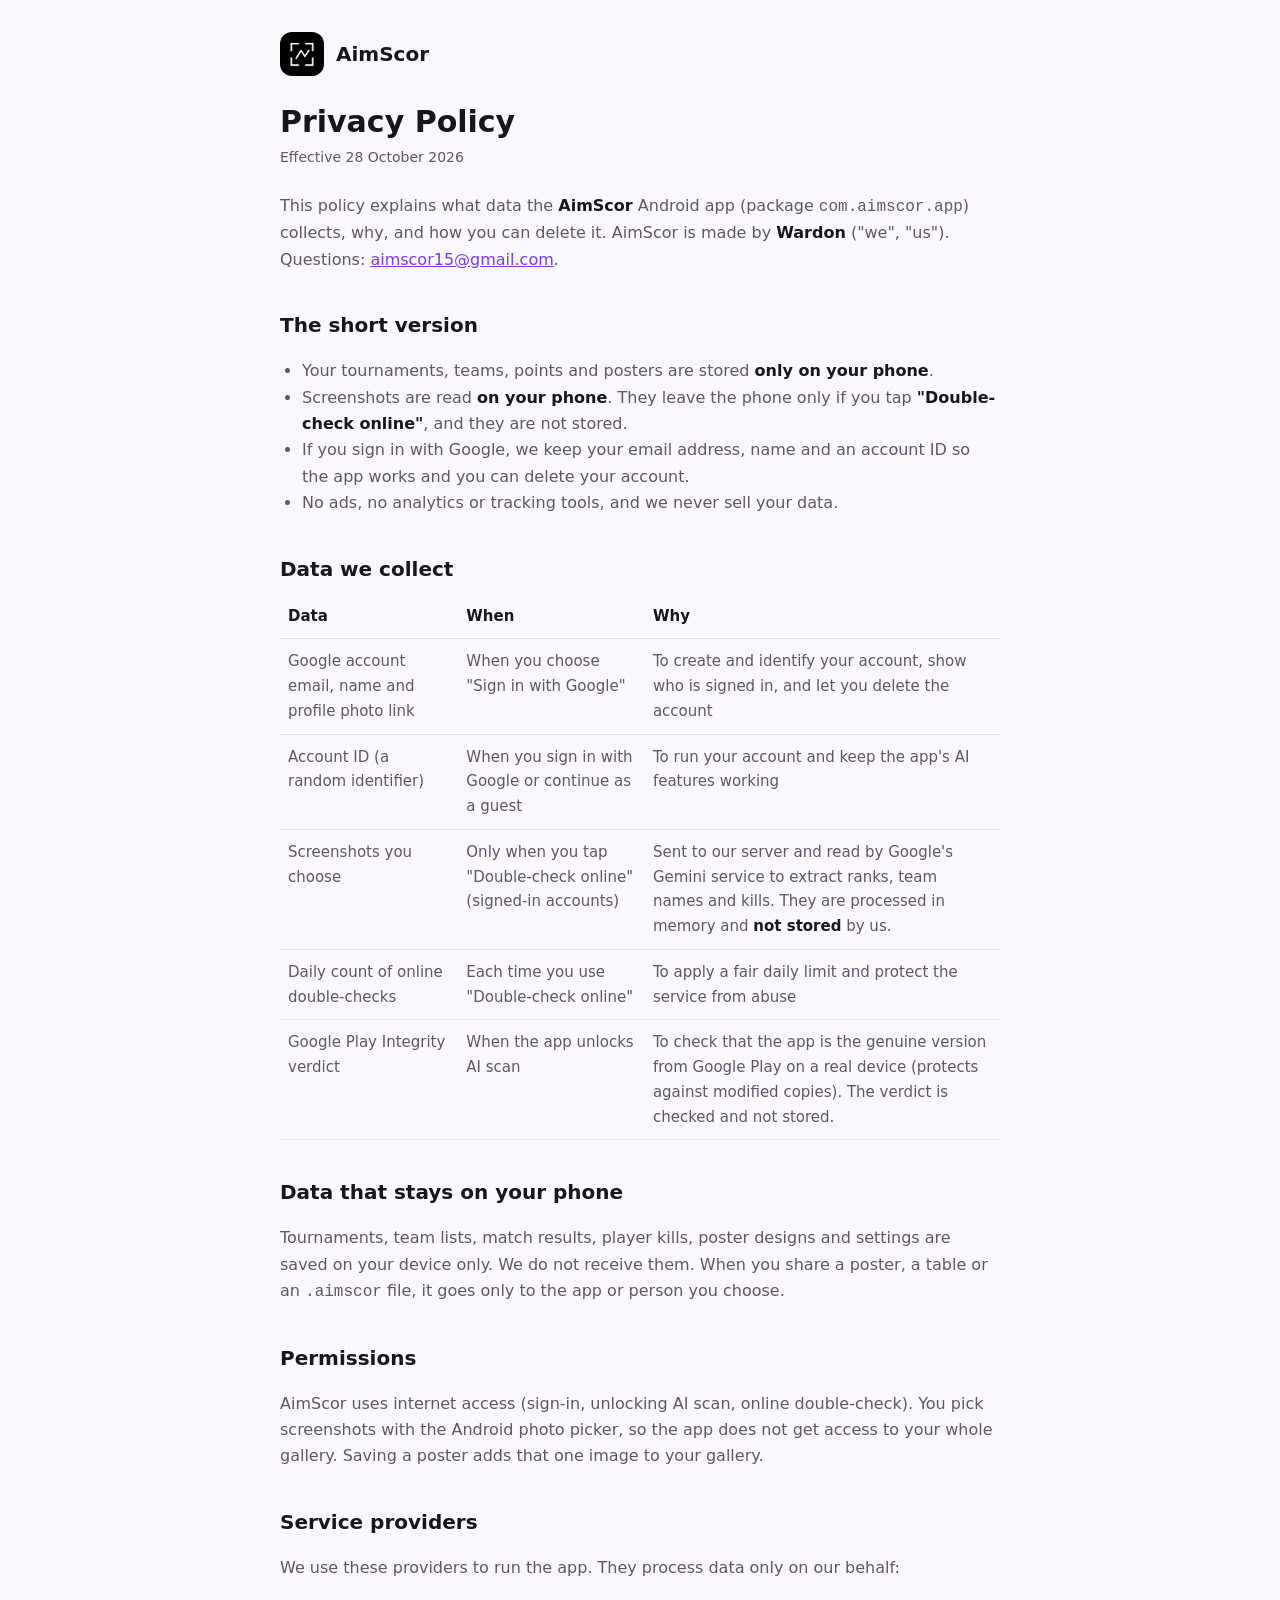
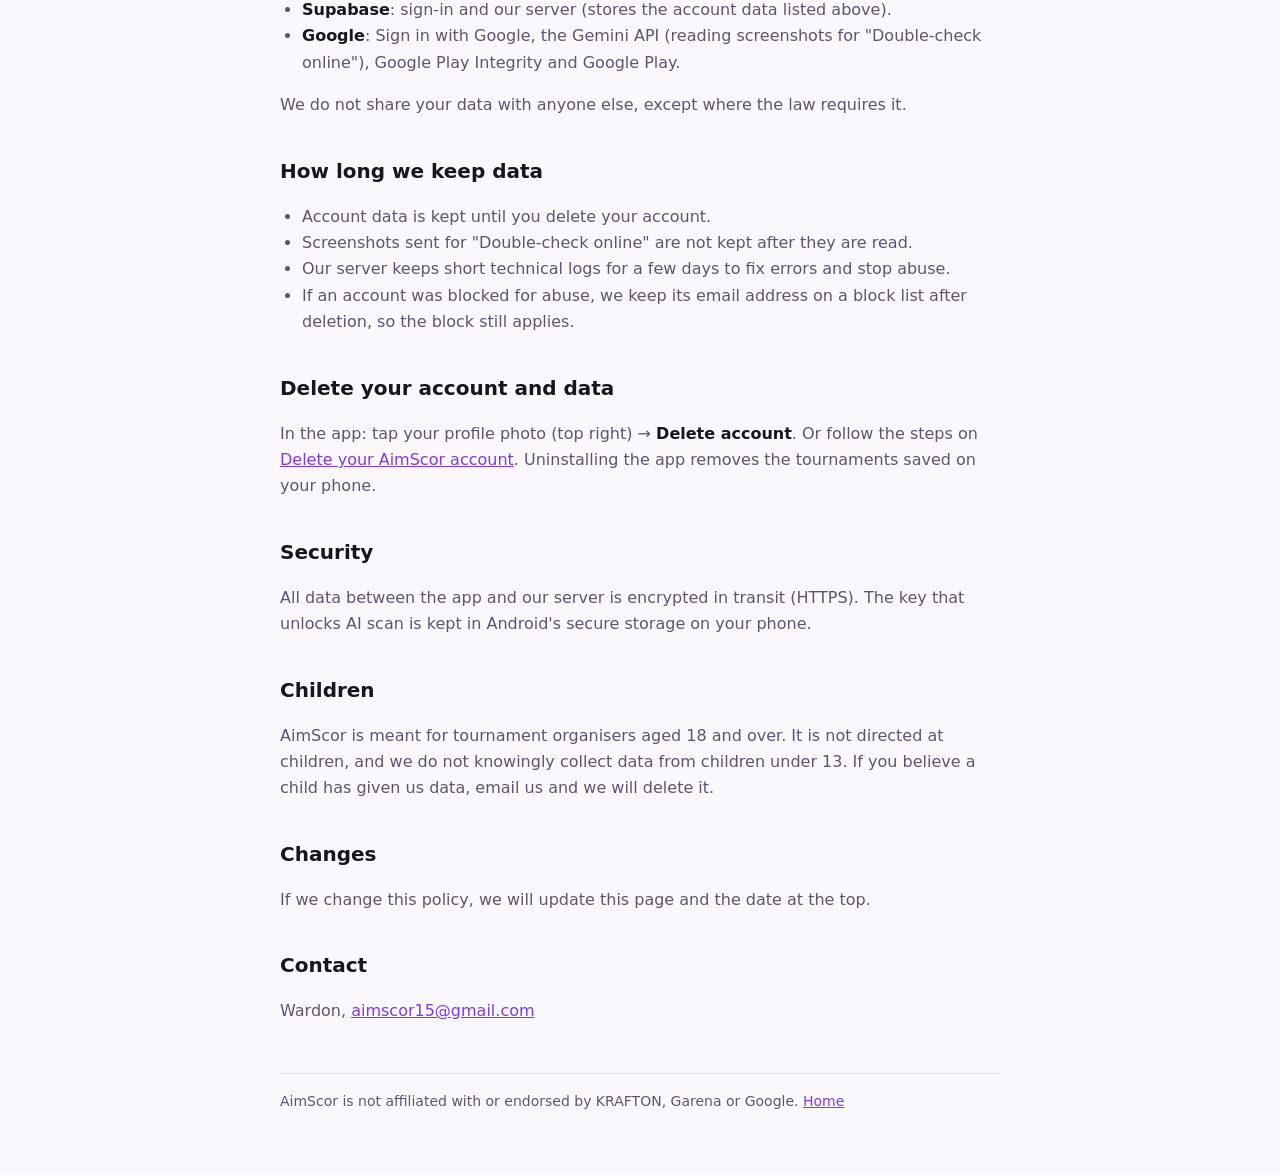
==== privacy.html @ cb93f1a9 "Privacy policy, account deletion and home pages Co-Authored-By: Claude Opus 5.5 <noreply@anthropic.c" ====
<!doctype html>
<html lang="en"><head><meta charset="utf-8"><meta name="viewport" content="width=device-width,initial-scale=1">
<title>AimScor Privacy Policy</title><meta name="description" content="How the AimScor app collects, uses and deletes your data.">
<link rel="icon" href="icon.png"><link rel="stylesheet" href="style.css"></head>
<body><main>
<header><img src="icon.png" alt=""><a href="./">AimScor</a></header>
<h1>Privacy Policy</h1>
<p class="meta">Effective 28 October 2026</p>

<p>This policy explains what data the <strong>AimScor</strong> Android app (package <code>com.aimscor.app</code>) collects, why, and how you can delete it. AimScor is made by <strong>Wardon</strong> ("we", "us"). Questions: <a href="mailto:aimscor15@gmail.com">aimscor15@gmail.com</a>.</p>

<h2>The short version</h2>
<ul>
<li>Your tournaments, teams, points and posters are stored <strong>only on your phone</strong>.</li>
<li>Screenshots are read <strong>on your phone</strong>. They leave the phone only if you tap <strong>"Double-check online"</strong>, and they are not stored.</li>
<li>If you sign in with Google, we keep your email address, name and an account ID so the app works and you can delete your account.</li>
<li>No ads, no analytics or tracking tools, and we never sell your data.</li>
</ul>

<h2>Data we collect</h2>
<table>
<tr><th>Data</th><th>When</th><th>Why</th></tr>
<tr><td>Google account email, name and profile photo link</td><td>When you choose "Sign in with Google"</td><td>To create and identify your account, show who is signed in, and let you delete the account</td></tr>
<tr><td>Account ID (a random identifier)</td><td>When you sign in with Google or continue as a guest</td><td>To run your account and keep the app's AI features working</td></tr>
<tr><td>Screenshots you choose</td><td>Only when you tap "Double-check online" (signed-in accounts)</td><td>Sent to our server and read by Google's Gemini service to extract ranks, team names and kills. They are processed in memory and <strong>not stored</strong> by us.</td></tr>
<tr><td>Daily count of online double-checks</td><td>Each time you use "Double-check online"</td><td>To apply a fair daily limit and protect the service from abuse</td></tr>
<tr><td>Google Play Integrity verdict</td><td>When the app unlocks AI scan</td><td>To check that the app is the genuine version from Google Play on a real device (protects against modified copies). The verdict is checked and not stored.</td></tr>
</table>

<h2>Data that stays on your phone</h2>
<p>Tournaments, team lists, match results, player kills, poster designs and settings are saved on your device only. We do not receive them. When you share a poster, a table or an <code>.aimscor</code> file, it goes only to the app or person you choose.</p>

<h2>Permissions</h2>
<p>AimScor uses internet access (sign-in, unlocking AI scan, online double-check). You pick screenshots with the Android photo picker, so the app does not get access to your whole gallery. Saving a poster adds that one image to your gallery.</p>

<h2>Service providers</h2>
<p>We use these providers to run the app. They process data only on our behalf:</p>
<ul>
<li><strong>Supabase</strong>: sign-in and our server (stores the account data listed above).</li>
<li><strong>Google</strong>: Sign in with Google, the Gemini API (reading screenshots for "Double-check online"), Google Play Integrity and Google Play.</li>
</ul>
<p>We do not share your data with anyone else, except where the law requires it.</p>

<h2>How long we keep data</h2>
<ul>
<li>Account data is kept until you delete your account.</li>
<li>Screenshots sent for "Double-check online" are not kept after they are read.</li>
<li>Our server keeps short technical logs for a few days to fix errors and stop abuse.</li>
<li>If an account was blocked for abuse, we keep its email address on a block list after deletion, so the block still applies.</li>
</ul>

<h2>Delete your account and data</h2>
<p>In the app: tap your profile photo (top right) → <strong>Delete account</strong>. Or follow the steps on <a href="delete-account.html">Delete your AimScor account</a>. Uninstalling the app removes the tournaments saved on your phone.</p>

<h2>Security</h2>
<p>All data between the app and our server is encrypted in transit (HTTPS). The key that unlocks AI scan is kept in Android's secure storage on your phone.</p>

<h2>Children</h2>
<p>AimScor is meant for tournament organisers aged 18 and over. It is not directed at children, and we do not knowingly collect data from children under 13. If you believe a child has given us data, email us and we will delete it.</p>

<h2>Changes</h2>
<p>If we change this policy, we will update this page and the date at the top.</p>

<h2>Contact</h2>
<p>Wardon, <a href="mailto:aimscor15@gmail.com">aimscor15@gmail.com</a></p>

<footer>AimScor is not affiliated with or endorsed by KRAFTON, Garena or Google. <a href="./">Home</a></footer>
</main></body></html>
---- style.css ----
:root{--bg:#0b0a10;--card:#15131c;--text:#f4f1fa;--muted:#aaa3bb;--line:#2a2633;--accent:#b57bff;--btn:#a855f7}
@media (prefers-color-scheme:light){:root{--bg:#faf8fd;--card:#fff;--text:#18151f;--muted:#5d566b;--line:#e6e1ee;--accent:#7c3aed;--btn:#7c3aed}}
*{box-sizing:border-box}
body{margin:0;background:var(--bg);color:var(--text);font:16px/1.65 system-ui,-apple-system,"Segoe UI",Roboto,sans-serif}
main{max-width:760px;margin:0 auto;padding:32px 20px 64px}
header{display:flex;align-items:center;gap:12px;margin-bottom:28px}
header img{width:44px;height:44px;border-radius:12px}
header a{color:var(--text);text-decoration:none;font-weight:700;font-size:20px}
h1{font-size:30px;line-height:1.2;margin:0 0 6px}
h2{font-size:20px;margin:36px 0 8px}
p,li{color:var(--muted)}
strong{color:var(--text)}
a{color:var(--accent)}
ul,ol{padding-left:22px}
.meta{font-size:14px;margin:0 0 24px}
.card{background:var(--card);border:1px solid var(--line);border-radius:16px;padding:18px 20px;margin:16px 0}
.btn{display:inline-block;background:var(--btn);color:#fff;text-decoration:none;font-weight:600;padding:12px 20px;border-radius:12px;margin-top:6px}
table{width:100%;border-collapse:collapse;font-size:15px}
th,td{text-align:left;vertical-align:top;padding:10px 8px;border-bottom:1px solid var(--line);color:var(--muted)}
th{color:var(--text)}
footer{margin-top:48px;font-size:14px;color:var(--muted);border-top:1px solid var(--line);padding-top:16px}
nav a{margin-right:16px}
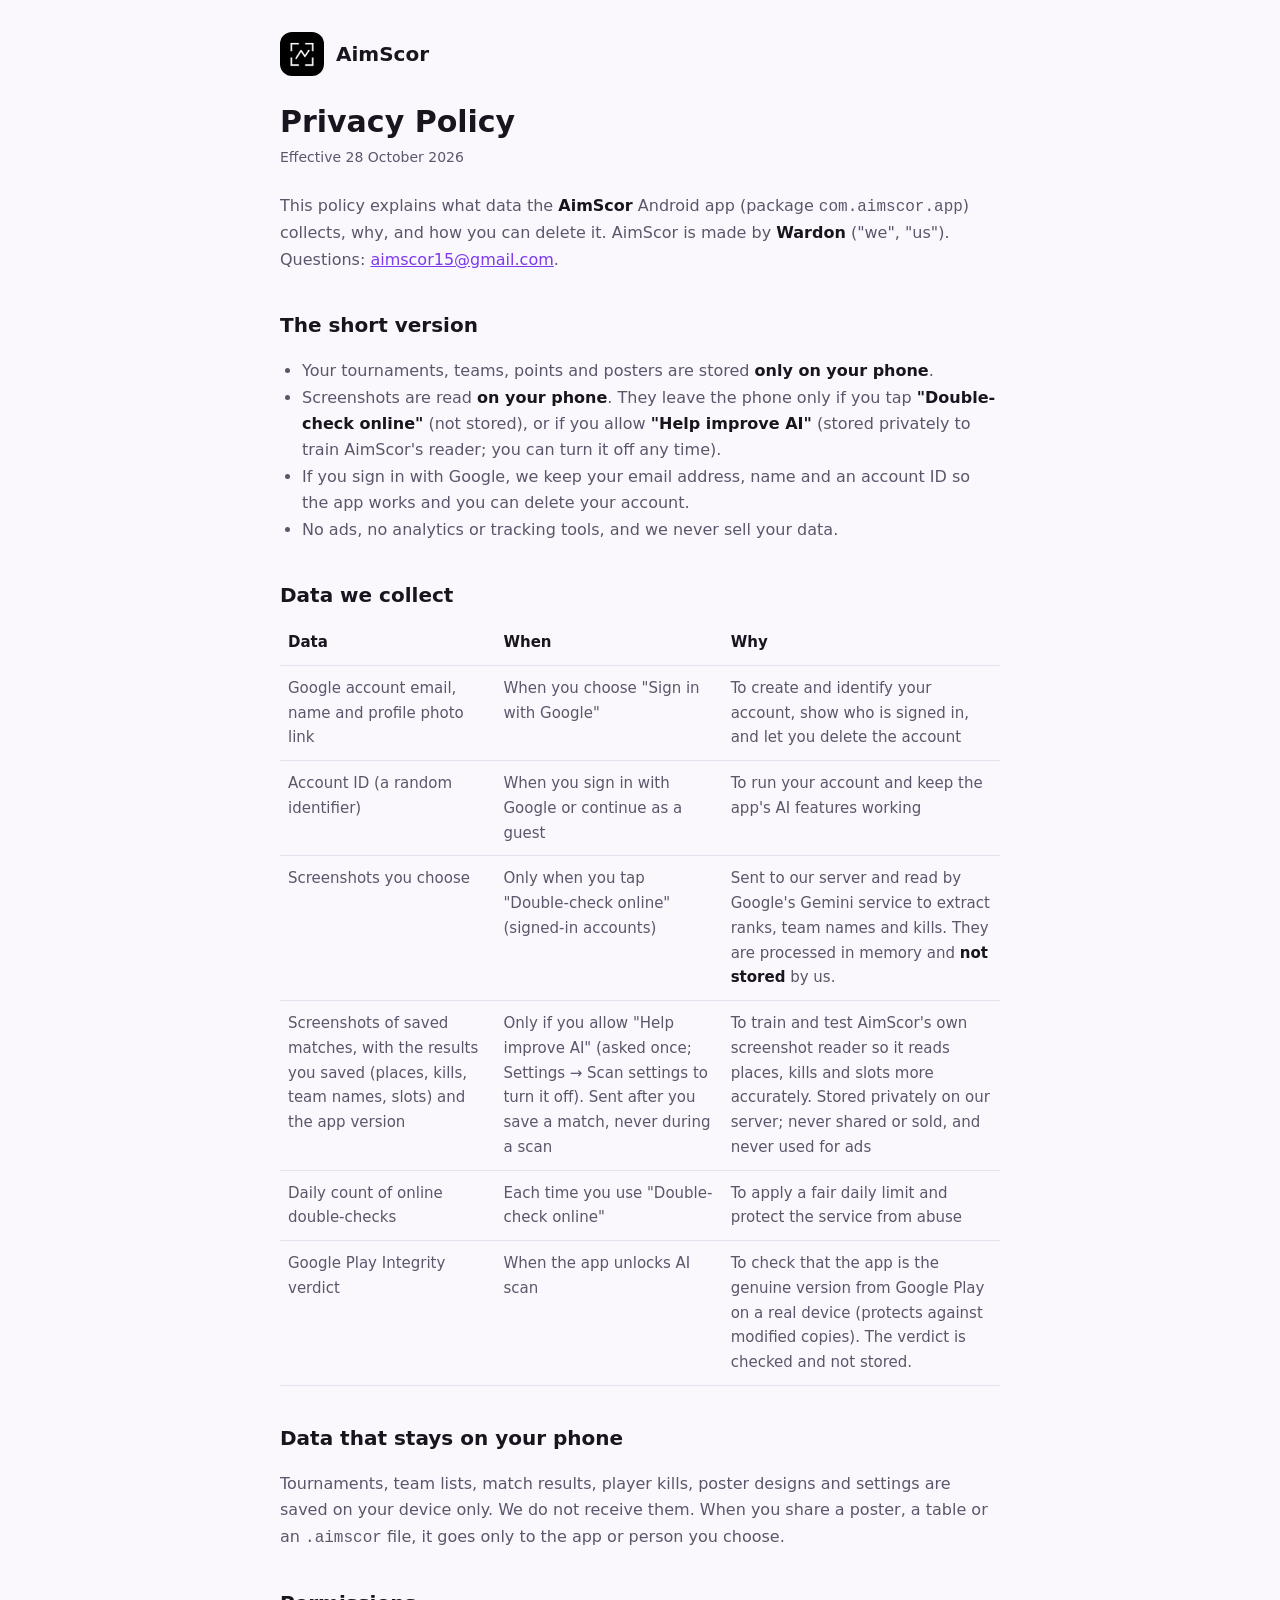
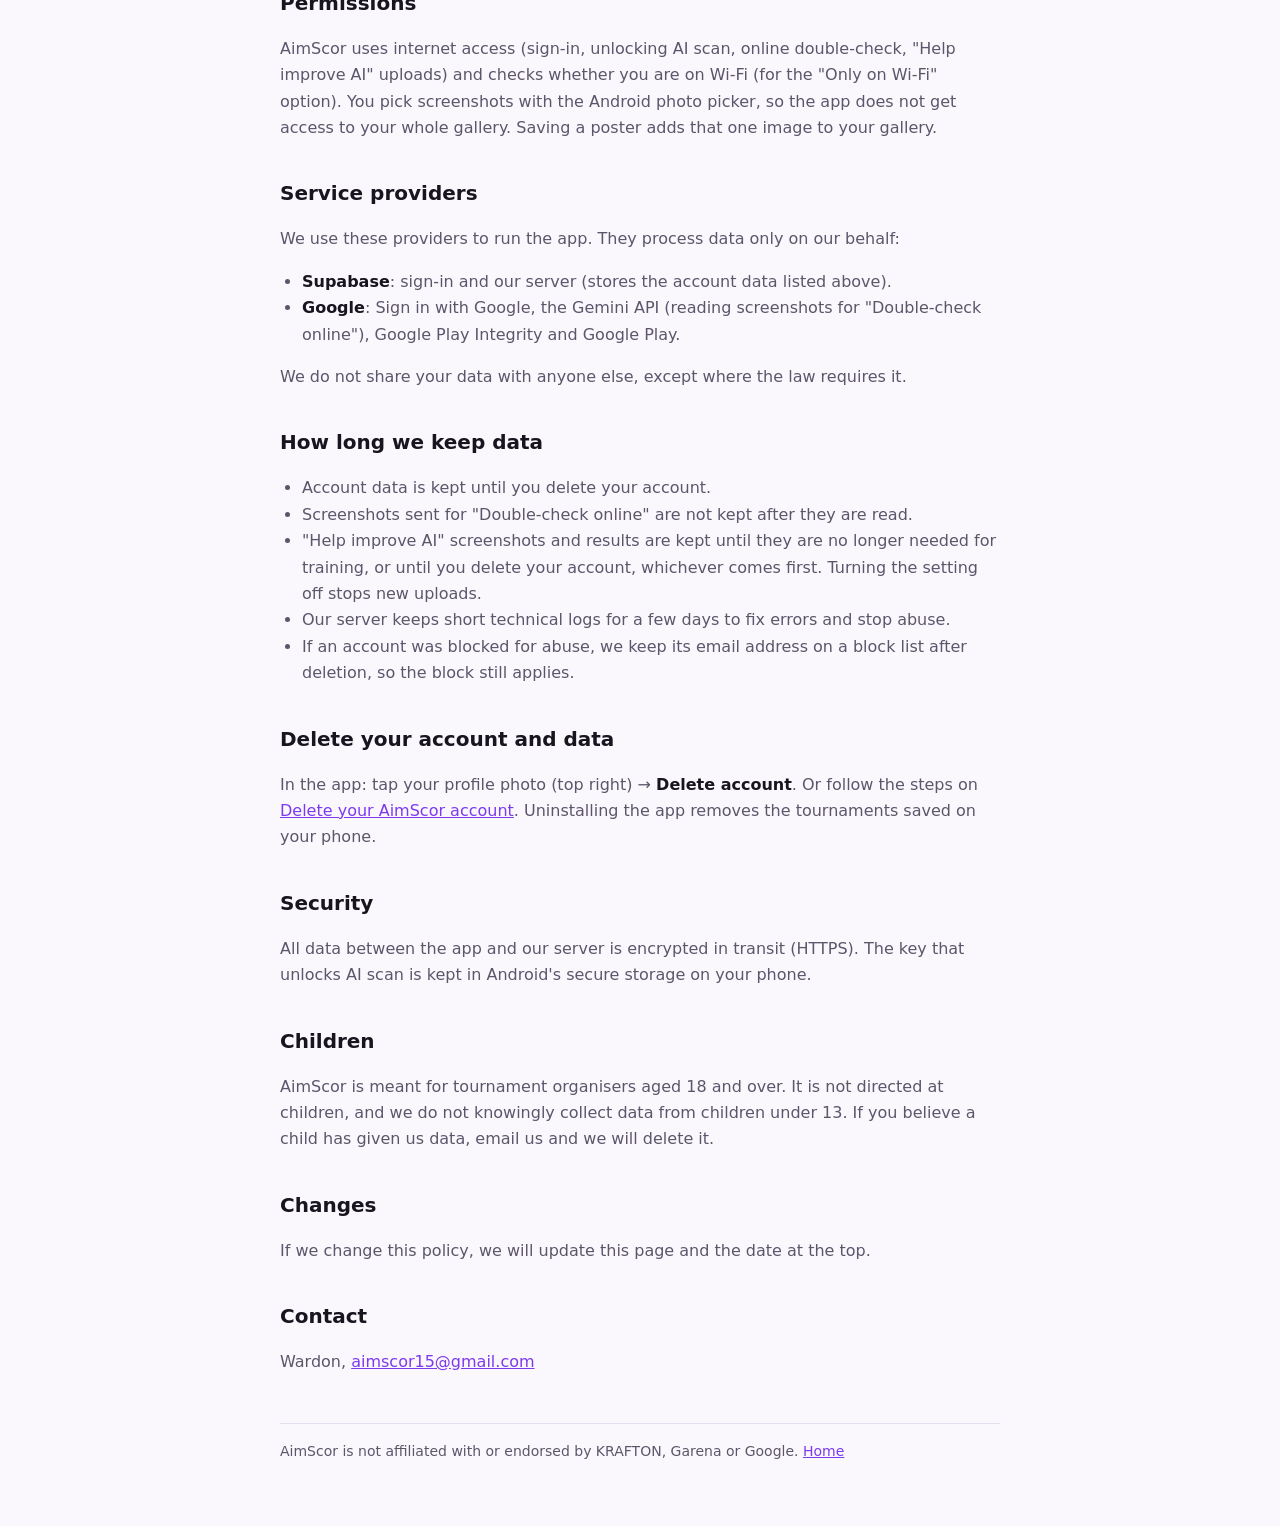
==== commit 10350389: "Privacy policy and account deletion: Help improve AI (optional training screenshots) Co-Authored-By:" ====
--- a/privacy.html
+++ b/privacy.html
@@ -12,7 +12,7 @@
 <h2>The short version</h2>
 <ul>
 <li>Your tournaments, teams, points and posters are stored <strong>only on your phone</strong>.</li>
-<li>Screenshots are read <strong>on your phone</strong>. They leave the phone only if you tap <strong>"Double-check online"</strong>, and they are not stored.</li>
+<li>Screenshots are read <strong>on your phone</strong>. They leave the phone only if you tap <strong>"Double-check online"</strong> (not stored), or if you allow <strong>"Help improve AI"</strong> (stored privately to train AimScor's reader; you can turn it off any time).</li>
 <li>If you sign in with Google, we keep your email address, name and an account ID so the app works and you can delete your account.</li>
 <li>No ads, no analytics or tracking tools, and we never sell your data.</li>
 </ul>
@@ -23,6 +23,7 @@
 <tr><td>Google account email, name and profile photo link</td><td>When you choose "Sign in with Google"</td><td>To create and identify your account, show who is signed in, and let you delete the account</td></tr>
 <tr><td>Account ID (a random identifier)</td><td>When you sign in with Google or continue as a guest</td><td>To run your account and keep the app's AI features working</td></tr>
 <tr><td>Screenshots you choose</td><td>Only when you tap "Double-check online" (signed-in accounts)</td><td>Sent to our server and read by Google's Gemini service to extract ranks, team names and kills. They are processed in memory and <strong>not stored</strong> by us.</td></tr>
+<tr><td>Screenshots of saved matches, with the results you saved (places, kills, team names, slots) and the app version</td><td>Only if you allow "Help improve AI" (asked once; Settings → Scan settings to turn it off). Sent after you save a match, never during a scan</td><td>To train and test AimScor's own screenshot reader so it reads places, kills and slots more accurately. Stored privately on our server; never shared or sold, and never used for ads</td></tr>
 <tr><td>Daily count of online double-checks</td><td>Each time you use "Double-check online"</td><td>To apply a fair daily limit and protect the service from abuse</td></tr>
 <tr><td>Google Play Integrity verdict</td><td>When the app unlocks AI scan</td><td>To check that the app is the genuine version from Google Play on a real device (protects against modified copies). The verdict is checked and not stored.</td></tr>
 </table>
@@ -31,7 +32,7 @@
 <p>Tournaments, team lists, match results, player kills, poster designs and settings are saved on your device only. We do not receive them. When you share a poster, a table or an <code>.aimscor</code> file, it goes only to the app or person you choose.</p>
 
 <h2>Permissions</h2>
-<p>AimScor uses internet access (sign-in, unlocking AI scan, online double-check). You pick screenshots with the Android photo picker, so the app does not get access to your whole gallery. Saving a poster adds that one image to your gallery.</p>
+<p>AimScor uses internet access (sign-in, unlocking AI scan, online double-check, "Help improve AI" uploads) and checks whether you are on Wi-Fi (for the "Only on Wi-Fi" option). You pick screenshots with the Android photo picker, so the app does not get access to your whole gallery. Saving a poster adds that one image to your gallery.</p>
 
 <h2>Service providers</h2>
 <p>We use these providers to run the app. They process data only on our behalf:</p>
@@ -45,6 +46,7 @@
 <ul>
 <li>Account data is kept until you delete your account.</li>
 <li>Screenshots sent for "Double-check online" are not kept after they are read.</li>
+<li>"Help improve AI" screenshots and results are kept until they are no longer needed for training, or until you delete your account, whichever comes first. Turning the setting off stops new uploads.</li>
 <li>Our server keeps short technical logs for a few days to fix errors and stop abuse.</li>
 <li>If an account was blocked for abuse, we keep its email address on a block list after deletion, so the block still applies.</li>
 </ul>
